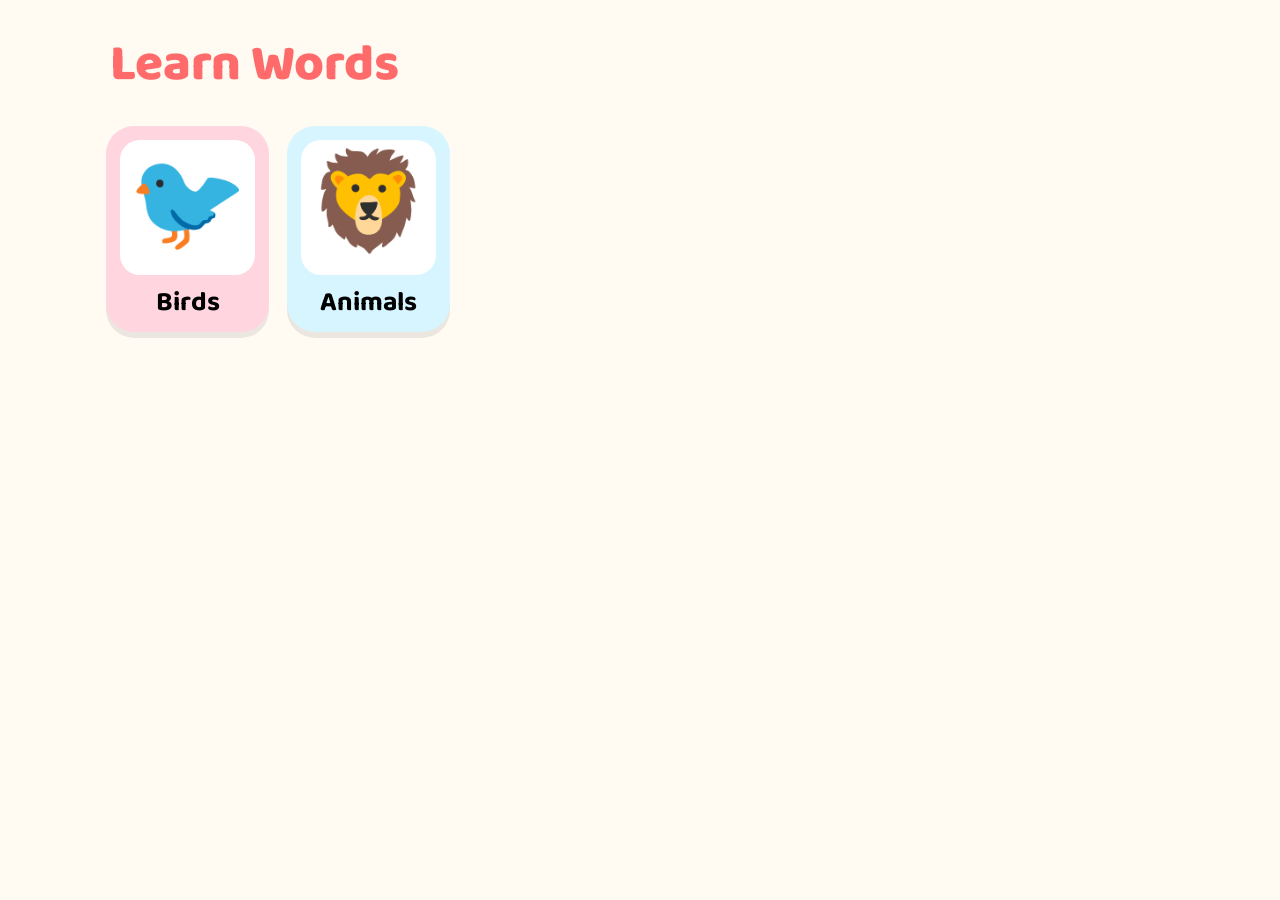
==== index.html @ a81d51e6 "First version of Learn Words" ====
<!DOCTYPE html>
<html lang="en">
<head>
  <meta charset="UTF-8">
  <meta name="viewport" content="width=device-width, initial-scale=1, viewport-fit=cover">
  <title>Learn Words</title>
  <meta name="description" content="Tap a picture to hear its name.">
  <link rel="preconnect" href="https://fonts.googleapis.com">
  <link rel="preconnect" href="https://fonts.gstatic.com" crossorigin>
  <link href="https://fonts.googleapis.com/css2?family=Baloo+2:wght@500;700;800&display=swap" rel="stylesheet">
  <link rel="stylesheet" href="css/style.css">
</head>
<body class="kids">
  <main id="app" aria-live="polite">
    <p class="loading">Loading…</p>
  </main>
  <script type="module" src="js/app.js"></script>
</body>
</html>
---- css/style.css ----
* { box-sizing: border-box; }
html, body { margin: 0; }
img { display: block; }

/* ---------- kids' site ---------- */

body.kids {
  font-family: "Baloo 2", ui-rounded, "Comic Sans MS", system-ui, sans-serif;
  background: #fffaf2;
  color: #2b2b3a;
  min-height: 100vh;
  -webkit-tap-highlight-color: transparent;
  user-select: none;
  -webkit-user-select: none;
}

.kids main { max-width: 1100px; margin: 0 auto; padding: 16px 16px 48px; }

.top {
  display: flex;
  align-items: center;
  gap: 16px;
  padding: 8px 4px 20px;
}
.top h1 {
  margin: 0;
  font-size: clamp(2rem, 6vw, 3.2rem);
  font-weight: 800;
  color: #ff6b6b;
}

.back {
  font-size: 2rem;
  width: 64px;
  height: 64px;
  border: none;
  border-radius: 50%;
  background: #ffe066;
  cursor: pointer;
  box-shadow: 0 4px 0 #e0b800;
  flex: none;
}
.back:active { transform: translateY(3px); box-shadow: 0 1px 0 #e0b800; }

.grid {
  display: grid;
  grid-template-columns: repeat(auto-fill, minmax(150px, 1fr));
  gap: 18px;
}

.tile {
  font: inherit;
  border: none;
  border-radius: 28px;
  background: var(--tile, #ffe3cc);
  padding: 14px 14px 8px;
  cursor: pointer;
  display: flex;
  flex-direction: column;
  align-items: center;
  gap: 6px;
  box-shadow: 0 6px 0 rgba(0, 0, 0, 0.08);
  transition: transform 0.08s ease;
}
.tile:active { transform: scale(0.96); }
.tile:focus-visible { outline: 4px solid #4c6ef5; outline-offset: 3px; }

.pic {
  width: 100%;
  aspect-ratio: 1;
  display: grid;
  place-items: center;
  border-radius: 20px;
  background: #fff;
  overflow: hidden;
}
.pic img { width: 100%; height: 100%; object-fit: contain; pointer-events: none; }
.pic .emoji { font-size: clamp(4rem, 14vw, 6rem); line-height: 1; }

.label {
  font-size: clamp(1.3rem, 4vw, 1.7rem);
  font-weight: 700;
}

.pop { animation: pop 0.45s ease; }
@keyframes pop {
  0% { transform: scale(1); }
  35% { transform: scale(1.1) rotate(-3deg); }
  65% { transform: scale(0.97) rotate(2deg); }
  100% { transform: scale(1); }
}

.loading, .empty { font-size: 1.6rem; text-align: center; margin-top: 3rem; }

@media (prefers-reduced-motion: reduce) {
  .pop { animation: none; }
}

/* ---------- admin ---------- */

body.admin {
  font-family: system-ui, -apple-system, "Segoe UI", sans-serif;
  background: #f4f5f7;
  color: #1f2328;
  line-height: 1.45;
}
.admin-top {
  display: flex;
  justify-content: space-between;
  align-items: center;
  flex-wrap: wrap;
  gap: 8px;
  padding: 16px 24px;
  background: #fff;
  border-bottom: 1px solid #ddd;
}
.admin-top h1 { margin: 0; font-size: 1.3rem; }
.admin main { max-width: 900px; margin: 0 auto; padding: 20px 16px 60px; }

.card {
  background: #fff;
  border: 1px solid #e1e4e8;
  border-radius: 12px;
  padding: 18px 20px;
  margin-bottom: 18px;
}
.card h2 { margin: 0 0 8px; font-size: 1.1rem; }

.admin label { display: flex; flex-direction: column; gap: 4px; font-size: 0.9rem; font-weight: 600; margin: 6px 0; }
.admin input, .admin select {
  font: inherit;
  font-weight: 400;
  padding: 8px 10px;
  border: 1px solid #c9ced6;
  border-radius: 8px;
  min-width: 0;
}
.admin input[type="file"] { border: none; padding: 4px 0; }
.admin input.short { width: 7em; }

.row { display: flex; flex-wrap: wrap; gap: 12px; align-items: flex-end; }
.row .grow { flex: 1 1 200px; }

.admin button {
  font: inherit;
  font-weight: 600;
  padding: 8px 16px;
  border-radius: 8px;
  border: 1px solid #1f6feb;
  background: #1f6feb;
  color: #fff;
  cursor: pointer;
}
.admin button:disabled { opacity: 0.5; cursor: not-allowed; }
.admin button.secondary { background: #fff; color: #1f2328; border-color: #c9ced6; }
.admin button.danger { background: #fff; color: #cf222e; border-color: #f0b4b8; }
.admin button.small { padding: 4px 10px; font-size: 0.85rem; }
.admin button.icon { padding: 2px 8px; background: transparent; color: #57606a; border-color: transparent; }
.admin button.icon:hover { background: #f0f1f3; }
.admin button.recording { background: #cf222e; border-color: #cf222e; animation: pulse 1s infinite; }
@keyframes pulse { 50% { opacity: 0.7; } }

.media-row { align-items: stretch; margin: 12px 0 16px; }
.media-box {
  flex: 1 1 260px;
  border: 1px dashed #c9ced6;
  border-radius: 10px;
  padding: 12px;
  display: flex;
  flex-direction: column;
  gap: 8px;
}
.preview img { max-width: 100%; max-height: 220px; border-radius: 8px; border: 1px solid #eee; }
#soundPreview { display: flex; flex-wrap: wrap; gap: 8px; align-items: center; }
#soundPreview audio { max-width: 100%; }

.hint { color: #57606a; font-size: 0.88rem; margin: 4px 0; }
.status { min-height: 1.4em; margin: 10px 0 0; font-weight: 600; }
.status.ok { color: #1a7f37; }
.status.error { color: #cf222e; }

body.busy { cursor: progress; }
body.busy .admin button, body.busy button { pointer-events: none; opacity: 0.6; }

.manage-cat { border-top: 1px solid #eee; padding: 12px 0; }
.manage-head { display: flex; align-items: center; gap: 12px; flex-wrap: wrap; }
.manage-head strong { font-size: 1.05rem; }
.manage-head .danger { margin-left: auto; }
.chips { display: flex; flex-wrap: wrap; gap: 8px; margin-top: 10px; }
.chip {
  display: flex;
  align-items: center;
  gap: 6px;
  padding: 4px 6px 4px 4px;
  border: 1px solid #e1e4e8;
  border-radius: 999px;
  background: #fafbfc;
}
.thumb {
  width: 32px;
  height: 32px;
  border-radius: 50%;
  overflow: hidden;
  display: grid;
  place-items: center;
  background: #fff;
}
.thumb img { width: 100%; height: 100%; object-fit: cover; }
.thumb .emoji { font-size: 1.2rem; }
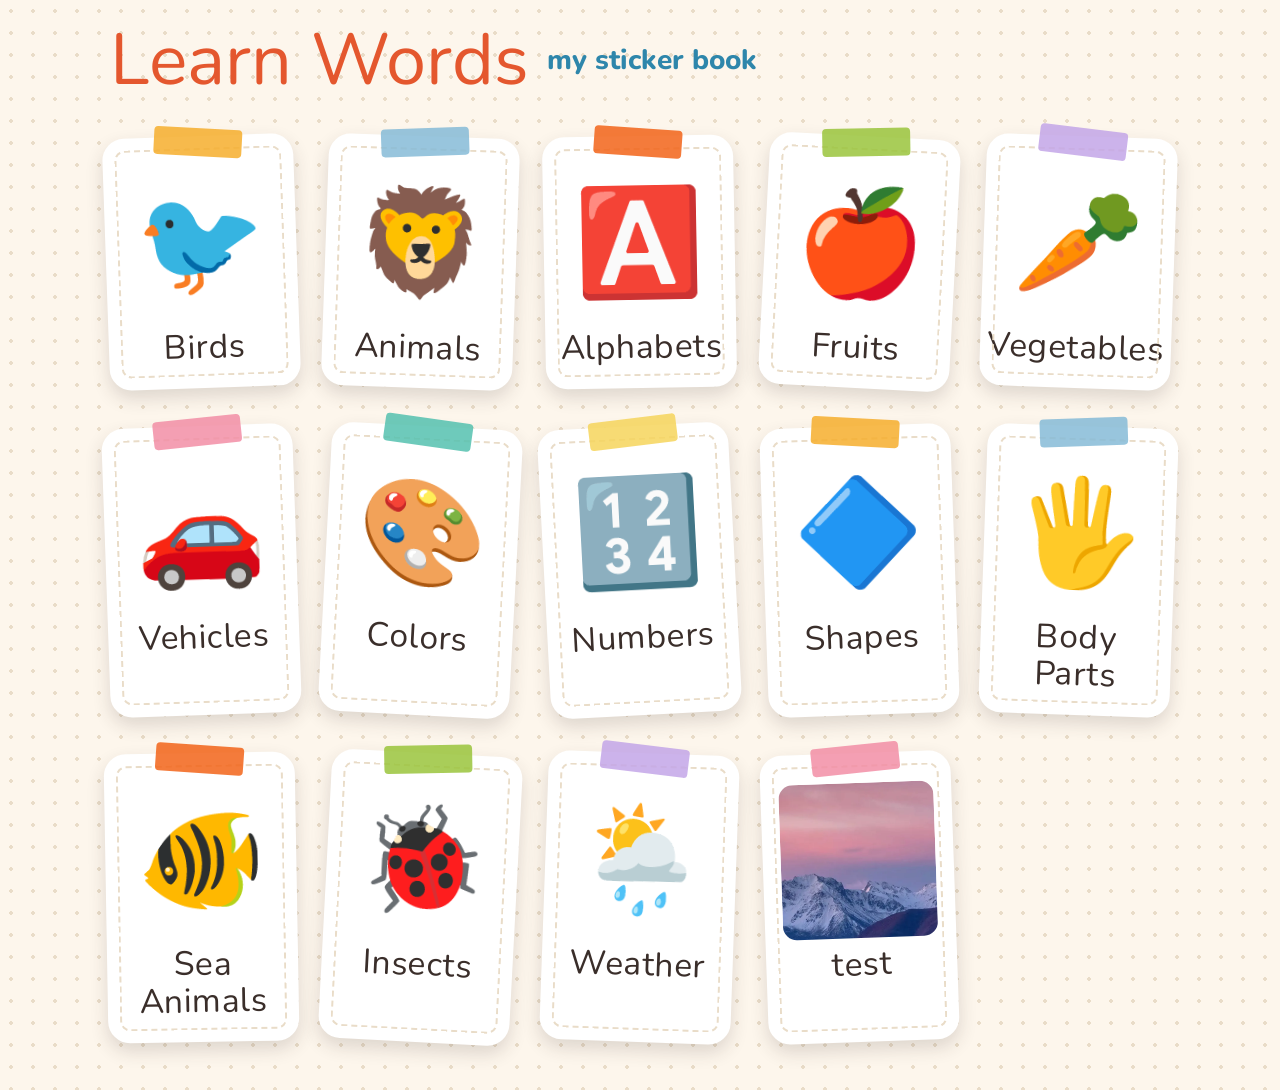
==== commit d5fb0494: "Switch kids' site to the Sticker Book look Co-Authored-By: Claude Opus 5.5 <noreply@anthropic.com>" ====
--- a/index.html
+++ b/index.html
@@ -7,7 +7,7 @@
   <meta name="description" content="Tap a picture to hear its name.">
   <link rel="preconnect" href="https://fonts.googleapis.com">
   <link rel="preconnect" href="https://fonts.gstatic.com" crossorigin>
-  <link href="https://fonts.googleapis.com/css2?family=Baloo+2:wght@500;700;800&display=swap" rel="stylesheet">
+  <link href="https://fonts.googleapis.com/css2?family=Chewy&family=Nunito:wght@700;800&display=swap" rel="stylesheet">
   <link rel="stylesheet" href="css/style.css">
 </head>
 <body class="kids">
--- a/css/style.css
+++ b/css/style.css
@@ -2,12 +2,15 @@
 html, body { margin: 0; }
 img { display: block; }
 
-/* ---------- kids' site ---------- */
+/* ---------- kids' site: Sticker Book look ---------- */
 
 body.kids {
-  font-family: "Baloo 2", ui-rounded, "Comic Sans MS", system-ui, sans-serif;
-  background: #fffaf2;
-  color: #2b2b3a;
+  font-family: "Nunito", ui-rounded, system-ui, sans-serif;
+  font-weight: 800;
+  background-color: #fdf6ec;
+  background-image: radial-gradient(#e9dcc8 1.6px, transparent 1.6px);
+  background-size: 22px 22px;
+  color: #3a2e2a;
   min-height: 100vh;
   -webkit-tap-highlight-color: transparent;
   user-select: none;
@@ -19,81 +22,148 @@
 .top {
   display: flex;
   align-items: center;
-  gap: 16px;
-  padding: 8px 4px 20px;
+  flex-wrap: wrap;
+  column-gap: 18px;
+  row-gap: 4px;
+  padding: 8px 4px 28px;
 }
 .top h1 {
   margin: 0;
-  font-size: clamp(2rem, 6vw, 3.2rem);
-  font-weight: 800;
-  color: #ff6b6b;
+  font-family: "Chewy", "Nunito", cursive;
+  font-weight: 400;
+  font-size: clamp(2.6rem, 8vw, 4.5rem);
+  line-height: 1;
+  color: #e4572e;
+}
+.tagline {
+  font-family: "Chewy", "Nunito", cursive;
+  font-size: clamp(1.3rem, 3.5vw, 1.75rem);
+  color: #2e86ab;
 }
 
 .back {
-  font-size: 2rem;
-  width: 64px;
-  height: 64px;
-  border: none;
+  width: 70px;
+  height: 70px;
   border-radius: 50%;
-  background: #ffe066;
+  background: #2e86ab;
+  border: 6px solid #fff;
+  box-shadow: 0 6px 14px rgba(58, 46, 42, 0.18);
+  display: grid;
+  place-items: center;
+  padding: 0;
   cursor: pointer;
-  box-shadow: 0 4px 0 #e0b800;
   flex: none;
 }
-.back:active { transform: translateY(3px); box-shadow: 0 1px 0 #e0b800; }
+.back:active { transform: scale(0.94); }
+.back:focus-visible { outline: 4px solid #e4572e; outline-offset: 3px; }
 
 .grid {
   display: grid;
-  grid-template-columns: repeat(auto-fill, minmax(150px, 1fr));
-  gap: 18px;
-}
-
+  grid-template-columns: repeat(auto-fill, minmax(160px, 1fr));
+  gap: 38px 28px;
+  padding-top: 12px;
+}
+
+/* each card is a sticker: white, dashed edge, a strip of tape, slightly tilted */
 .tile {
+  --tilt: -2deg;
+  --tape: #f6ae2d;
+  --tape-tilt: 5deg;
   font: inherit;
-  border: none;
-  border-radius: 28px;
-  background: var(--tile, #ffe3cc);
-  padding: 14px 14px 8px;
+  color: inherit;
+  position: relative;
+  background: #fff;
+  border: 8px solid #fff;
+  outline: 2px dashed #e9dcc8;
+  outline-offset: -14px;
+  border-radius: 22px;
+  box-shadow: 0 8px 18px rgba(58, 46, 42, 0.16);
+  padding: 22px 10px 14px;
   cursor: pointer;
   display: flex;
   flex-direction: column;
   align-items: center;
-  gap: 6px;
-  box-shadow: 0 6px 0 rgba(0, 0, 0, 0.08);
-  transition: transform 0.08s ease;
-}
-.tile:active { transform: scale(0.96); }
-.tile:focus-visible { outline: 4px solid #4c6ef5; outline-offset: 3px; }
+  gap: 8px;
+  transform: rotate(var(--tilt));
+  transition: transform 0.12s ease, box-shadow 0.12s ease;
+}
+.tile::before {
+  content: "";
+  position: absolute;
+  top: -16px;
+  left: 50%;
+  width: 88px;
+  height: 28px;
+  margin-left: -44px;
+  background: var(--tape);
+  opacity: 0.85;
+  border-radius: 4px;
+  transform: rotate(var(--tape-tilt));
+}
+.tile:nth-child(8n+2) { --tilt: 2deg;  --tape: #86bbd8; --tape-tilt: -4deg; }
+.tile:nth-child(8n+3) { --tilt: -1deg; --tape: #f26419; }
+.tile:nth-child(8n+4) { --tilt: 3deg;  --tape: #9bc53d; --tape-tilt: -4deg; }
+.tile:nth-child(8n+5) { --tilt: 2deg;  --tape: #c3a6e8; }
+.tile:nth-child(8n+6) { --tilt: -2deg; --tape: #f28fa6; --tape-tilt: -4deg; }
+.tile:nth-child(8n+7) { --tilt: 3deg;  --tape: #55c1b0; }
+.tile:nth-child(8n)   { --tilt: -3deg; --tape: #f6d55c; --tape-tilt: -4deg; }
+
+.tile:active { transform: rotate(var(--tilt)) scale(0.96); }
+.tile:focus-visible { outline: 4px solid #2e86ab; outline-offset: 4px; }
+.tile.playing {
+  transform: rotate(var(--tilt)) scale(1.06);
+  box-shadow: 0 18px 32px rgba(58, 46, 42, 0.26);
+  z-index: 1;
+}
+
+/* orange speaker badge, shown while a word is being said */
+.tile.playing::after {
+  content: "";
+  position: absolute;
+  bottom: -20px;
+  right: -14px;
+  width: 56px;
+  height: 56px;
+  box-sizing: border-box;
+  border-radius: 50%;
+  border: 5px solid #fff;
+  box-shadow: 0 4px 10px rgba(58, 46, 42, 0.2);
+  background: #f6ae2d url("data:image/svg+xml,%3Csvg xmlns='http://www.w3.org/2000/svg' viewBox='0 0 24 24' fill='none' stroke='%233a2e2a' stroke-width='2.5' stroke-linecap='round' stroke-linejoin='round'%3E%3Cpath d='M11 5L6 9H3v6h3l5 4V5z'/%3E%3Cpath d='M15.5 8.5a5 5 0 0 1 0 7'/%3E%3C/svg%3E") center / 28px no-repeat;
+}
 
 .pic {
   width: 100%;
   aspect-ratio: 1;
   display: grid;
   place-items: center;
-  border-radius: 20px;
-  background: #fff;
+  border-radius: 14px;
   overflow: hidden;
 }
 .pic img { width: 100%; height: 100%; object-fit: contain; pointer-events: none; }
-.pic .emoji { font-size: clamp(4rem, 14vw, 6rem); line-height: 1; }
+.pic .emoji { font-size: clamp(4.2rem, 14vw, 6.5rem); line-height: 1; }
 
 .label {
-  font-size: clamp(1.3rem, 4vw, 1.7rem);
-  font-weight: 700;
+  font-family: "Chewy", "Nunito", cursive;
+  font-weight: 400;
+  font-size: clamp(1.5rem, 4.2vw, 2.1rem);
+  letter-spacing: 0.5px;
+  line-height: 1.1;
+  text-align: center;
 }
 
 .pop { animation: pop 0.45s ease; }
 @keyframes pop {
-  0% { transform: scale(1); }
-  35% { transform: scale(1.1) rotate(-3deg); }
-  65% { transform: scale(0.97) rotate(2deg); }
-  100% { transform: scale(1); }
+  0% { transform: rotate(var(--tilt)) scale(1); }
+  35% { transform: rotate(calc(var(--tilt) - 4deg)) scale(1.12); }
+  65% { transform: rotate(calc(var(--tilt) + 2deg)) scale(1.02); }
+  100% { transform: rotate(var(--tilt)) scale(1.06); }
 }
 
 .loading, .empty { font-size: 1.6rem; text-align: center; margin-top: 3rem; }
 
 @media (prefers-reduced-motion: reduce) {
   .pop { animation: none; }
+  .tile { transition: none; }
 }
 
 /* ---------- admin ---------- */
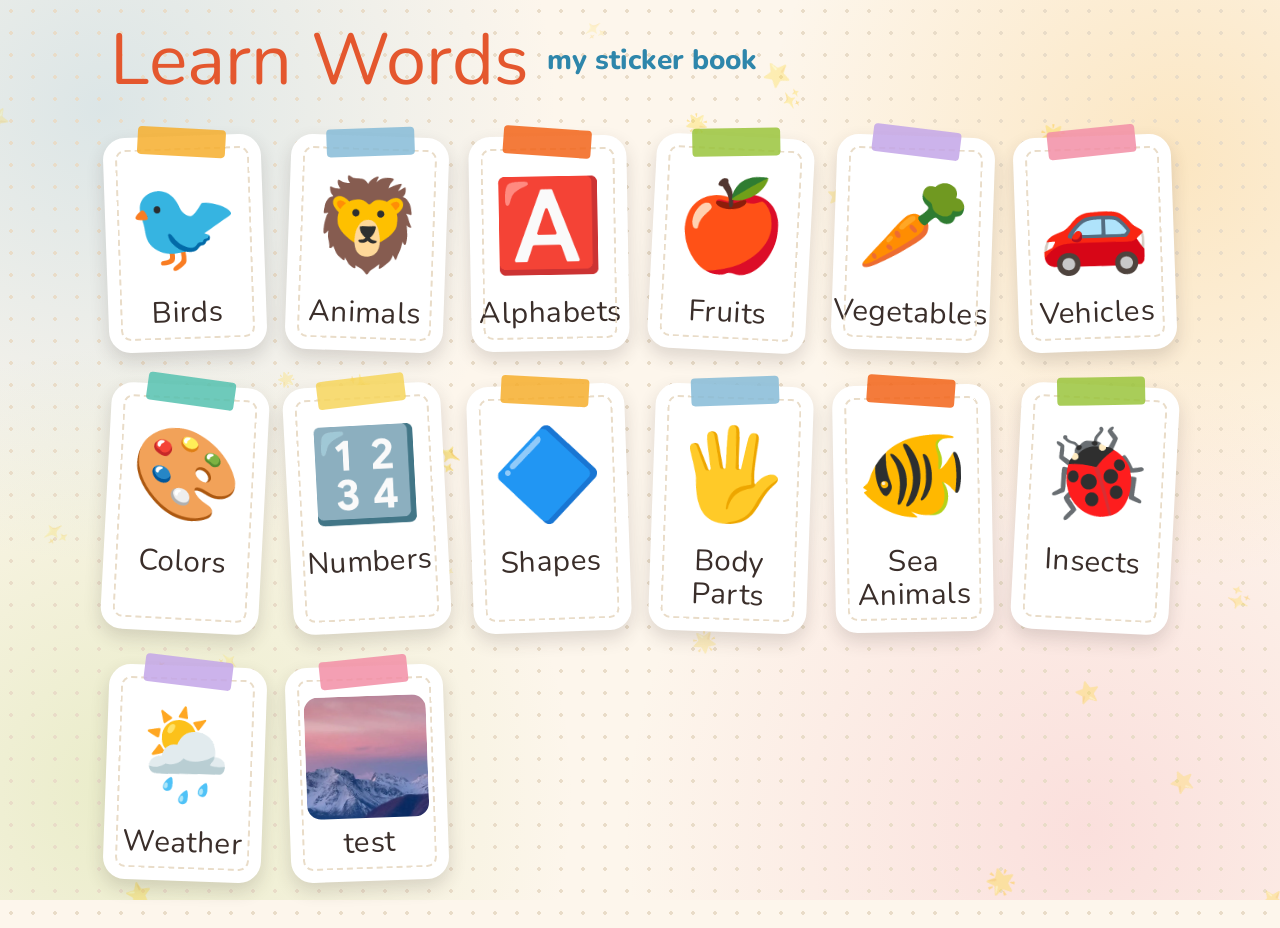
==== commit 601e74c6: "Add floating stars and softer background, shrink stickers slightly Co-Authored-By: Claude Opus 5.5 <" ====
--- a/index.html
+++ b/index.html
@@ -14,6 +14,7 @@
   <main id="app" aria-live="polite">
     <p class="loading">Loading…</p>
   </main>
+  <script type="module" src="js/stars.js"></script>
   <script type="module" src="js/app.js"></script>
 </body>
 </html>
--- a/css/style.css
+++ b/css/style.css
@@ -8,8 +8,16 @@
   font-family: "Nunito", ui-rounded, system-ui, sans-serif;
   font-weight: 800;
   background-color: #fdf6ec;
-  background-image: radial-gradient(#e9dcc8 1.6px, transparent 1.6px);
-  background-size: 22px 22px;
+  /* soft color patches in the corners + the dotted paper on top, all kept pale
+     so the stickers stay the star of the page */
+  background-image:
+    radial-gradient(#e9dcc8 1.6px, transparent 1.6px),
+    radial-gradient(circle at 8% 12%, rgba(134, 187, 216, 0.28) 0, transparent 32%),
+    radial-gradient(circle at 92% 18%, rgba(246, 174, 45, 0.22) 0, transparent 30%),
+    radial-gradient(circle at 85% 92%, rgba(242, 143, 166, 0.22) 0, transparent 34%),
+    radial-gradient(circle at 10% 88%, rgba(155, 197, 61, 0.20) 0, transparent 32%);
+  background-size: 22px 22px, auto, auto, auto, auto;
+  background-attachment: scroll, fixed, fixed, fixed, fixed;
   color: #3a2e2a;
   min-height: 100vh;
   -webkit-tap-highlight-color: transparent;
@@ -17,7 +25,17 @@
   -webkit-user-select: none;
 }
 
-.kids main { max-width: 1100px; margin: 0 auto; padding: 16px 16px 48px; }
+.kids main { position: relative; z-index: 1; max-width: 1100px; margin: 0 auto; padding: 16px 16px 48px; }
+
+/* floating stars layer (drawn by js/stars.js), always behind the content */
+.stars {
+  position: fixed;
+  inset: 0;
+  width: 100%;
+  height: 100%;
+  z-index: 0;
+  pointer-events: none;
+}
 
 .top {
   display: flex;
@@ -59,8 +77,8 @@
 
 .grid {
   display: grid;
-  grid-template-columns: repeat(auto-fill, minmax(160px, 1fr));
-  gap: 38px 28px;
+  grid-template-columns: repeat(auto-fill, minmax(140px, 1fr));
+  gap: 34px 24px;
   padding-top: 12px;
 }
 
@@ -140,12 +158,12 @@
   overflow: hidden;
 }
 .pic img { width: 100%; height: 100%; object-fit: contain; pointer-events: none; }
-.pic .emoji { font-size: clamp(4.2rem, 14vw, 6.5rem); line-height: 1; }
+.pic .emoji { font-size: clamp(3.6rem, 12vw, 5.6rem); line-height: 1; }
 
 .label {
   font-family: "Chewy", "Nunito", cursive;
   font-weight: 400;
-  font-size: clamp(1.5rem, 4.2vw, 2.1rem);
+  font-size: clamp(1.35rem, 3.8vw, 1.85rem);
   letter-spacing: 0.5px;
   line-height: 1.1;
   text-align: center;
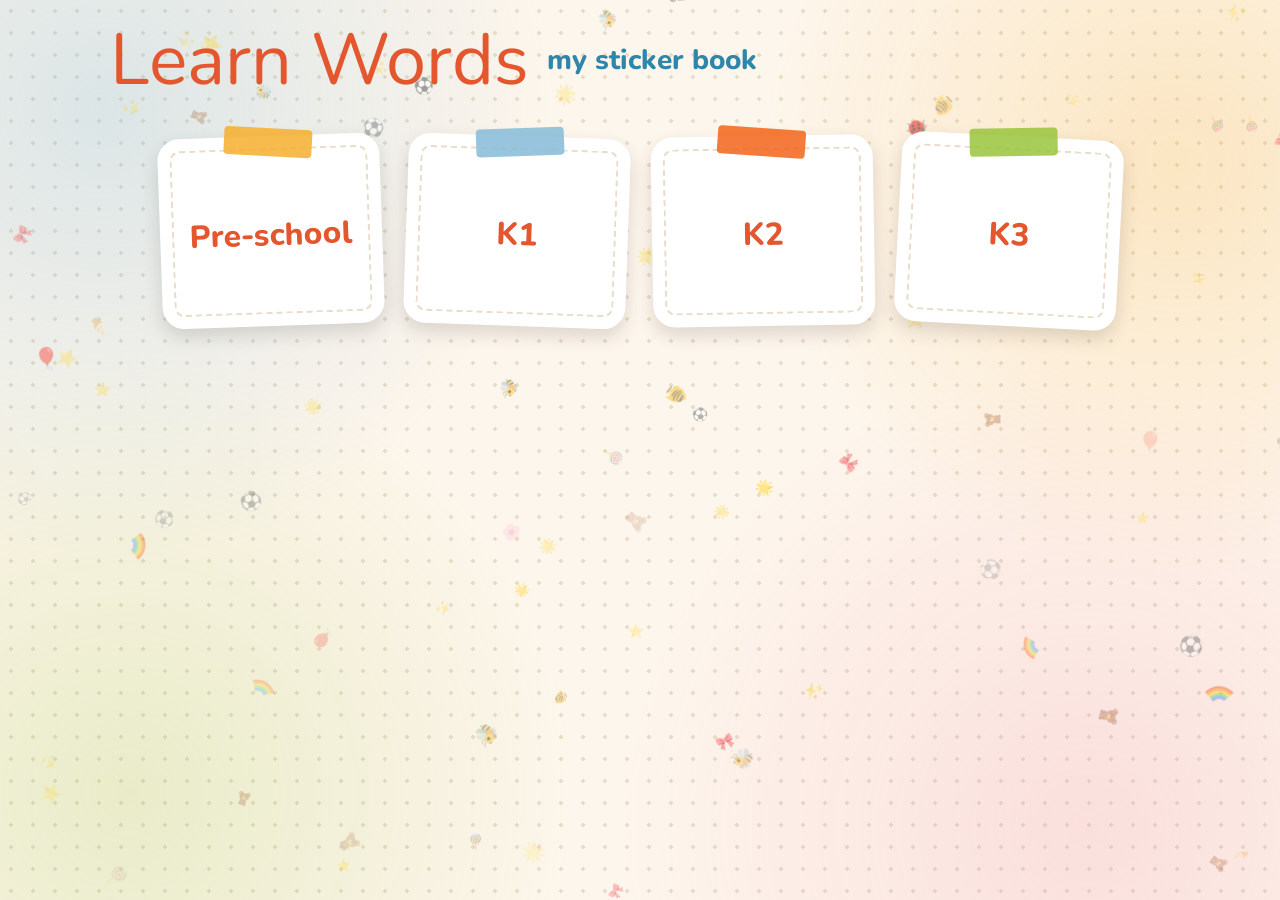
==== commit f71cb55f: "Change title from 'Learn Words' to 'Brain Booster'" ====
--- a/index.html
+++ b/index.html
@@ -3,7 +3,7 @@
 <head>
   <meta charset="UTF-8">
   <meta name="viewport" content="width=device-width, initial-scale=1, viewport-fit=cover">
-  <title>Learn Words</title>
+  <title>Brain Booster</title>
   <meta name="description" content="Tap a picture to hear its name.">
   <link rel="preconnect" href="https://fonts.googleapis.com">
   <link rel="preconnect" href="https://fonts.gstatic.com" crossorigin>
--- a/css/style.css
+++ b/css/style.css
@@ -8,21 +8,31 @@
   font-family: "Nunito", ui-rounded, system-ui, sans-serif;
   font-weight: 800;
   background-color: #fdf6ec;
-  /* soft color patches in the corners + the dotted paper on top, all kept pale
-     so the stickers stay the star of the page */
-  background-image:
-    radial-gradient(#e9dcc8 1.6px, transparent 1.6px),
-    radial-gradient(circle at 8% 12%, rgba(134, 187, 216, 0.28) 0, transparent 32%),
-    radial-gradient(circle at 92% 18%, rgba(246, 174, 45, 0.22) 0, transparent 30%),
-    radial-gradient(circle at 85% 92%, rgba(242, 143, 166, 0.22) 0, transparent 34%),
-    radial-gradient(circle at 10% 88%, rgba(155, 197, 61, 0.20) 0, transparent 32%);
-  background-size: 22px 22px, auto, auto, auto, auto;
-  background-attachment: scroll, fixed, fixed, fixed, fixed;
+  /* dotted paper; the soft color patches are on body::before below */
+  background-image: radial-gradient(#e9dcc8 1.6px, transparent 1.6px);
+  background-size: 22px 22px;
   color: #3a2e2a;
   min-height: 100vh;
   -webkit-tap-highlight-color: transparent;
   user-select: none;
   -webkit-user-select: none;
+}
+
+/* soft color patches in the corners, kept pale so the stickers stay the star.
+   They sit on their own fixed layer: "background-attachment: fixed" made the
+   browser repaint the whole page on every scroll, which felt slow. */
+body.kids::before {
+  content: "";
+  position: fixed;
+  inset: 0;
+  z-index: 0;
+  pointer-events: none;
+  background-image:
+    radial-gradient(circle at 8% 12%, rgba(134, 187, 216, 0.28) 0, transparent 32%),
+    radial-gradient(circle at 92% 18%, rgba(246, 174, 45, 0.22) 0, transparent 30%),
+    radial-gradient(circle at 85% 92%, rgba(242, 143, 166, 0.22) 0, transparent 34%),
+    radial-gradient(circle at 10% 88%, rgba(155, 197, 61, 0.20) 0, transparent 32%);
+  transform: translateZ(0);
 }
 
 .kids main { position: relative; z-index: 1; max-width: 1100px; margin: 0 auto; padding: 16px 16px 48px; }
@@ -80,6 +90,30 @@
   grid-template-columns: repeat(auto-fill, minmax(140px, 1fr));
   gap: 34px 24px;
   padding-top: 12px;
+}
+
+/* home page: the four classes, as bigger stickers */
+.grid.classes {
+  grid-template-columns: repeat(auto-fill, minmax(200px, 1fr));
+  max-width: 960px;
+  margin: 0 auto;
+}
+
+/* home page class tiles: just the class name, big */
+.class-tile {
+  container-type: inline-size;
+  min-height: 190px;
+  justify-content: center;
+  padding: 28px 12px 22px;
+}
+.class-name {
+  font-family: "Chewy", "Nunito", cursive;
+  font-size: clamp(2rem, 6vw, 3.2rem); /* older browsers */
+  font-size: min(17cqi, 4rem);
+  line-height: 1.05;
+  color: #e4572e;
+  text-align: center;
+  white-space: nowrap;
 }
 
 /* each card is a sticker: white, dashed edge, a strip of tape, slightly tilted */
@@ -159,6 +193,18 @@
 }
 .pic img { width: 100%; height: 100%; object-fit: contain; pointer-events: none; }
 .pic .emoji { font-size: clamp(3.6rem, 12vw, 5.6rem); line-height: 1; }
+/* words like "Wednesday": shrink to fit the card, based on the number of letters */
+.pic { container-type: inline-size; }
+.pic .emoji.text-long {
+  font-size: clamp(1.4rem, 5vw, 2.6rem); /* older browsers */
+  font-size: min(calc(100cqi / (var(--len, 4) * 0.52)), 34cqi);
+  white-space: nowrap;
+}
+/* letters and numbers (plain text instead of an emoji) get the heading font and color */
+.pic .emoji {
+  font-family: "Chewy", "Nunito", "Apple Color Emoji", "Segoe UI Emoji", "Noto Color Emoji", cursive;
+  color: #e4572e;
+}
 
 .label {
   font-family: "Chewy", "Nunito", cursive;
@@ -169,6 +215,14 @@
   text-align: center;
 }
 
+/* long names ("Seventeen", "Twenty-seven") shrink to fit the card */
+.tile { container-type: inline-size; }
+.label { font-size: min(clamp(1.35rem, 3.8vw, 1.85rem), calc(100cqi / (var(--len, 6) * 0.55))); overflow-wrap: anywhere; }
+
+/* tiles whose picture is the word itself: hide the repeated label (screen readers still hear it) */
+.text-tile .label { position: absolute; width: 1px; height: 1px; overflow: hidden; clip: rect(0 0 0 0); white-space: nowrap; }
+.text-tile { justify-content: center; }
+
 .pop { animation: pop 0.45s ease; }
 @keyframes pop {
   0% { transform: rotate(var(--tilt)) scale(1); }
@@ -176,6 +230,43 @@
   65% { transform: rotate(calc(var(--tilt) + 2deg)) scale(1.02); }
   100% { transform: rotate(var(--tilt)) scale(1.06); }
 }
+
+/* "we are working on it" page for classes that aren't ready yet */
+.soon {
+  max-width: 520px;
+  margin: 24px auto 0;
+  padding: 40px 28px 34px;
+  background: #fff;
+  border: 10px solid #fff;
+  outline: 2px dashed #e9dcc8;
+  outline-offset: -18px;
+  border-radius: 26px;
+  box-shadow: 0 10px 22px rgba(58, 46, 42, 0.16);
+  text-align: center;
+  transform: rotate(-1.5deg);
+  position: relative;
+}
+.soon::before {
+  content: "";
+  position: absolute;
+  top: -18px;
+  left: 50%;
+  width: 110px;
+  height: 30px;
+  margin-left: -55px;
+  background: #86bbd8;
+  opacity: 0.85;
+  border-radius: 4px;
+  transform: rotate(4deg);
+}
+.soon-pic { font-size: 5rem; line-height: 1; display: block; }
+.soon-title {
+  margin: 14px 0 6px;
+  font-family: "Chewy", "Nunito", cursive;
+  font-size: clamp(2rem, 6vw, 2.8rem);
+  color: #e4572e;
+}
+.soon-text { margin: 0; font-size: 1.3rem; }
 
 .loading, .empty { font-size: 1.6rem; text-align: center; margin-top: 3rem; }
 
@@ -295,3 +386,23 @@
 }
 .thumb img { width: 100%; height: 100%; object-fit: cover; }
 .thumb .emoji { font-size: 1.2rem; }
+
+/* category picture + class menu in "Everything on the site" */
+.thumb.cover { width: 44px; height: 44px; border-radius: 10px; border: 1px solid #e1e4e8; }
+.admin label.file-btn {
+  display: inline-block;
+  margin: 0;
+  padding: 4px 10px;
+  font-size: 0.85rem;
+  font-weight: 600;
+  border: 1px solid #c9ced6;
+  border-radius: 8px;
+  background: #fff;
+  cursor: pointer;
+}
+.admin label.file-btn:hover { background: #f0f1f3; }
+.admin label.file-btn:focus-within { outline: 2px solid #1f6feb; outline-offset: 2px; }
+.admin select.level { padding: 1px 4px; font-size: 0.8rem; border-radius: 6px; }
+.sr-only { position: absolute; width: 1px; height: 1px; padding: 0; margin: -1px; overflow: hidden; clip: rect(0 0 0 0); white-space: nowrap; border: 0; }
+.card.editing { border-color: #1f6feb; box-shadow: 0 0 0 3px rgba(31, 111, 235, 0.15); }
+.preview { display: flex; flex-wrap: wrap; gap: 8px; align-items: flex-end; }
